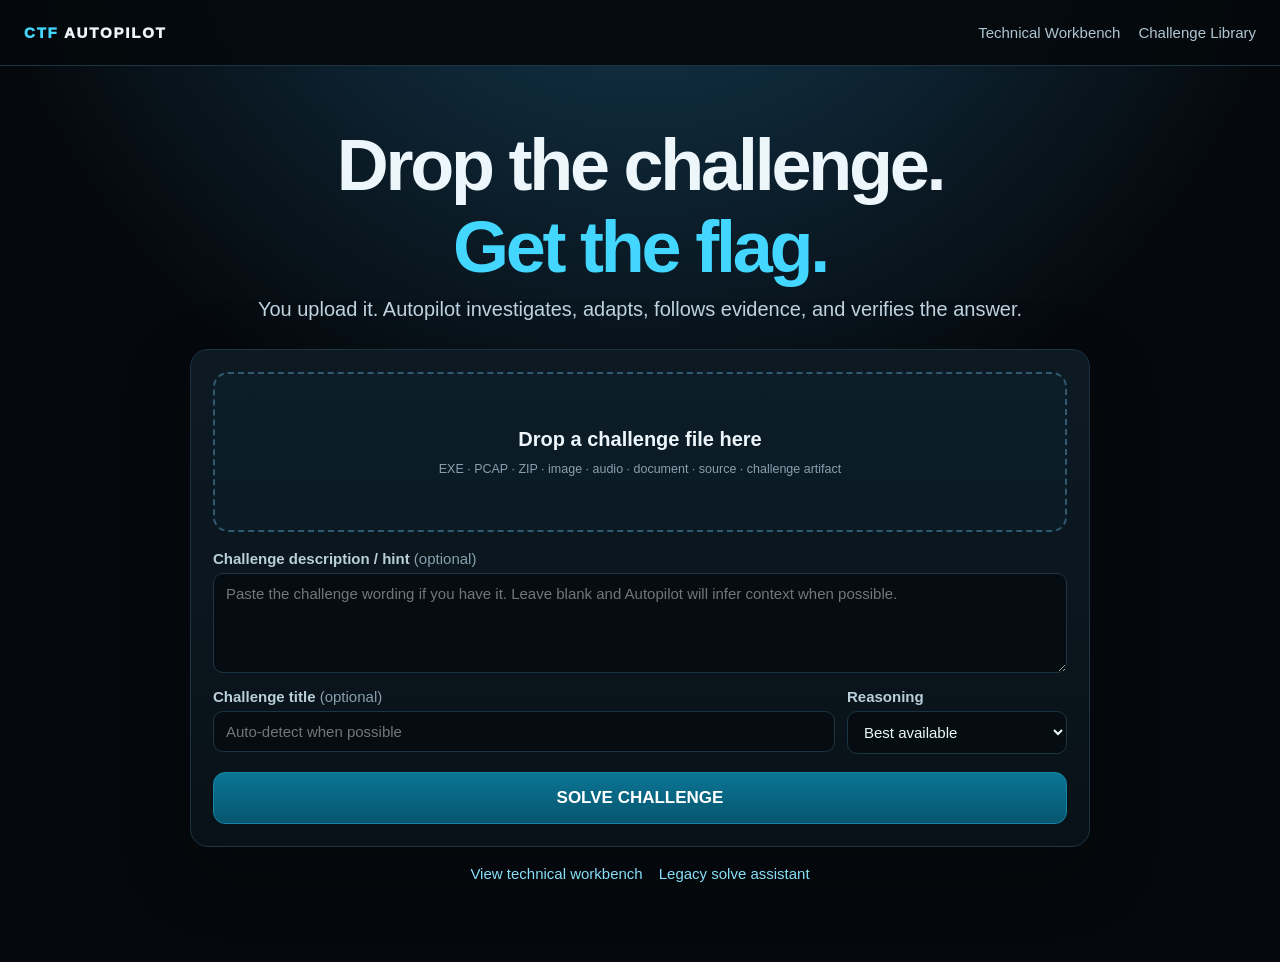
==== frontend/autopilot.html @ 8f6311be "Add one-screen CTF Autopilot interface" ====
<!doctype html>
<html lang="en">
<head>
<meta charset="utf-8">
<meta name="viewport" content="width=device-width,initial-scale=1">
<title>CTF AUTOPILOT</title>
<style>
:root{color-scheme:dark;--bg:#05090d;--panel:#0a131b;--line:#1c3442;--text:#edf6fb;--muted:#88a0ae;--cyan:#43d7ff;--green:#38df82;--amber:#ffd166;--red:#ff667a}
*{box-sizing:border-box}body{margin:0;min-height:100vh;background:radial-gradient(circle at 50% -20%,#16405a 0,transparent 42rem),var(--bg);color:var(--text);font:15px Inter,Segoe UI,Arial,sans-serif}button,input,textarea,select{font:inherit}header{height:66px;border-bottom:1px solid var(--line);display:flex;align-items:center;justify-content:space-between;padding:0 24px;background:rgba(5,9,13,.92);backdrop-filter:blur(14px)}.brand{font-weight:950;letter-spacing:.12em}.brand span{color:var(--cyan)}header a{color:#afc5d2;text-decoration:none;margin-left:18px}main{width:min(900px,calc(100% - 28px));margin:0 auto;padding:58px 0 80px}.hero{text-align:center;margin-bottom:28px}.hero h1{font-size:clamp(38px,7vw,72px);margin:0;letter-spacing:-.045em}.hero h1 span{color:var(--cyan)}.tag{font-size:20px;color:#bed3df;margin-top:10px}.card{border:1px solid var(--line);background:linear-gradient(180deg,#0d1a24,#081117);border-radius:18px;padding:22px;box-shadow:0 24px 70px rgba(0,0,0,.25)}.drop{border:2px dashed #315970;border-radius:15px;padding:54px 20px;text-align:center;cursor:pointer;background:rgba(67,215,255,.025);transition:.15s}.drop:hover,.drop.active{border-color:var(--cyan);background:rgba(67,215,255,.07)}.drop strong{display:block;font-size:20px;margin-bottom:8px}.drop small{color:var(--muted)}.selected{margin-top:12px;color:#cce7f4;font-weight:700}.context{margin-top:18px}label{display:block;color:#b9cfda;margin:12px 0 6px;font-weight:700}textarea,input,select{width:100%;border:1px solid var(--line);background:#050d12;color:var(--text);padding:11px 12px;border-radius:10px;outline:none}textarea{min-height:100px;resize:vertical}textarea:focus,input:focus,select:focus{border-color:var(--cyan)}.row{display:grid;grid-template-columns:1fr 220px;gap:12px}@media(max-width:650px){.row{grid-template-columns:1fr}}button.solve{width:100%;margin-top:18px;border:1px solid #1683a4;border-radius:12px;background:linear-gradient(180deg,#0b7595,#07566e);color:white;padding:15px;font-weight:900;font-size:17px;cursor:pointer}button.solve:hover{filter:brightness(1.08)}button:disabled{opacity:.55;cursor:wait}.hidden{display:none!important}.status-card{margin-top:18px}.state{font-size:12px;letter-spacing:.14em;color:var(--cyan);font-weight:900}.progress-title{font-size:26px;font-weight:900;margin:6px 0}.plan{color:#b9ccd6;margin-bottom:16px}.bar{height:7px;border-radius:10px;background:#0d2633;overflow:hidden;margin:12px 0 20px}.bar span{display:block;height:100%;width:16%;background:linear-gradient(90deg,#1ba0c7,#48e7ff);transition:.3s}.timeline{max-height:330px;overflow:auto;border-top:1px solid var(--line)}.event{padding:11px 2px;border-bottom:1px solid #142630;color:#cadbe4}.event small{display:block;color:var(--muted);margin-top:3px}.event.progress{color:#bff7d4}.event.fallback,.event.adapt{color:#ffe2a3}.event.solved{color:var(--green);font-weight:800}.result{text-align:center;padding:32px 20px}.check{font-size:44px;color:var(--green)}.result h2{margin:8px 0 18px}.flag{font:900 clamp(22px,5vw,38px) Consolas,monospace;color:var(--green);word-break:break-word;padding:18px;border:1px solid rgba(56,223,130,.35);border-radius:12px;background:rgba(56,223,130,.05)}.confidence{color:var(--muted);margin:13px 0}.copy{border:1px solid #2b7350;background:#133b2a;color:#d9ffea;padding:10px 16px;border-radius:9px;cursor:pointer;font-weight:800}.blocked{border-color:#705d2f;background:linear-gradient(180deg,#211c0e,#11100a)}.blocked .state{color:var(--amber)}details{margin-top:18px;border-top:1px solid var(--line);padding-top:14px}summary{cursor:pointer;color:#bcd3df;font-weight:800}.stats{display:grid;grid-template-columns:repeat(auto-fit,minmax(120px,1fr));gap:8px;margin-top:12px}.stat{padding:10px;border-radius:9px;background:#07121a;border:1px solid #17303e}.stat b{display:block;font-size:18px}.stat small{color:var(--muted)}.technical{font:12px Consolas,monospace;white-space:pre-wrap;color:#a9bec9;margin-top:12px}.links{text-align:center;margin-top:18px}.links a{color:#86dff7;margin:0 8px;text-decoration:none}.retry{color:var(--amber);font-size:13px;margin-top:8px}
</style>
</head>
<body>
<header><div class="brand"><span>CTF</span> AUTOPILOT</div><nav><a href="/workbench">Technical Workbench</a><a href="/challenge-library">Challenge Library</a></nav></header>
<main>
<section class="hero"><h1>Drop the challenge.<br><span>Get the flag.</span></h1><div class="tag">You upload it. Autopilot investigates, adapts, follows evidence, and verifies the answer.</div></section>

<section id="uploadCard" class="card">
  <div id="drop" class="drop">
    <strong>Drop a challenge file here</strong>
    <small>EXE · PCAP · ZIP · image · audio · document · source · challenge artifact</small>
    <input id="file" type="file" hidden>
  </div>
  <div id="selected" class="selected hidden"></div>
  <div class="context">
    <label for="description">Challenge description / hint <span style="color:var(--muted);font-weight:400">(optional)</span></label>
    <textarea id="description" placeholder="Paste the challenge wording if you have it. Leave blank and Autopilot will infer context when possible."></textarea>
    <div class="row">
      <div><label for="title">Challenge title <span style="color:var(--muted);font-weight:400">(optional)</span></label><input id="title" placeholder="Auto-detect when possible"></div>
      <div><label for="mode">Reasoning</label><select id="mode"><option value="auto">Best available</option><option value="local">Local only</option><option value="ai">Enhanced</option></select></div>
    </div>
    <button id="solve" class="solve">SOLVE CHALLENGE</button>
  </div>
</section>

<section id="statusCard" class="card status-card hidden">
  <div id="state" class="state">INVESTIGATING</div>
  <div id="progressTitle" class="progress-title">Understanding challenge…</div>
  <div id="plan" class="plan"></div>
  <div class="bar"><span id="bar"></span></div>
  <div id="retry" class="retry hidden">Connection interrupted. Autopilot is retrying automatically…</div>
  <div id="timeline" class="timeline"></div>
  <details><summary>View investigation</summary><div id="stats" class="stats"></div><pre id="technical" class="technical"></pre></details>
</section>

<section id="resultCard" class="card status-card hidden">
  <div class="result">
    <div class="check">✓</div><h2>CHALLENGE SOLVED</h2>
    <div id="flag" class="flag"></div>
    <div id="confidence" class="confidence"></div>
    <button id="copy" class="copy">COPY FLAG</button>
    <div id="why" class="plan" style="margin-top:16px"></div>
  </div>
</section>

<section id="blockedCard" class="card status-card blocked hidden">
  <div class="state">CASE SUSPENDED — EXTERNAL BLOCKER</div>
  <div class="progress-title">Internal paths exhausted</div>
  <div id="blocker" class="plan"></div>
  <p style="color:var(--muted)">The case is preserved. Add the missing evidence later and Autopilot can resume from its existing investigation state.</p>
</section>

<div class="links"><a href="/workbench">View technical workbench</a><a href="/solve-assistant">Legacy solve assistant</a></div>
</main>
<script>
const $=id=>document.getElementById(id);
let selectedFile=null,rootId=null,caseId=null,running=false,continueTimer=null;
async function api(url,opt={}){const r=await fetch(url,opt);let x;try{x=await r.json()}catch{x={detail:await r.text()}}if(!r.ok)throw new Error(x.detail||('HTTP '+r.status));return x}
function esc(s){return String(s??'').replace(/[&<>"']/g,c=>({'&':'&amp;','<':'&lt;','>':'&gt;','"':'&quot',"'":'&#39;'}[c]))}
function chooseFile(f){selectedFile=f;$('selected').textContent='Selected: '+f.name;$('selected').classList.remove('hidden')}
$('drop').onclick=()=>$('file').click();$('file').onchange=e=>{if(e.target.files[0])chooseFile(e.target.files[0])};
$('drop').ondragover=e=>{e.preventDefault();$('drop').classList.add('active')};$('drop').ondragleave=()=>$('drop').classList.remove('active');$('drop').ondrop=e=>{e.preventDefault();$('drop').classList.remove('active');if(e.dataTransfer.files[0])chooseFile(e.dataTransfer.files[0])};
function stagePct(stage){return Math.min(94,8+Number(stage||1)*12)}
function render(x){caseId=x.case_id;rootId=x.root_artifact_id;$('statusCard').classList.remove('hidden');$('state').textContent=x.state.replaceAll('_',' ');$('progressTitle').textContent=x.state==='STRATEGY_RESET'?'Changing strategy…':x.state==='FALLBACK'?'Trying another method…':x.state==='FOLLOWING_EVIDENCE'?'Following new evidence…':'Investigating…';$('plan').textContent=x.current_plan||'';$('bar').style.width=stagePct(x.stage)+'%';$('timeline').innerHTML=(x.timeline||[]).map(e=>`<div class="event ${esc(e.level)}">${esc(e.message)}<small>${esc(e.created_at)}</small></div>`).join('');let counts={};for(const a of (x.action_counts||[]))counts[a.state]=(counts[a.state]||0)+Number(a.n||0);$('stats').innerHTML=`<div class="stat"><b>${x.artifact_count||0}</b><small>Artifacts</small></div><div class="stat"><b>${counts.SUCCESS||0}</b><small>Successful actions</small></div><div class="stat"><b>${counts.FAILED||0}</b><small>Failed paths adapted</small></div><div class="stat"><b>${x.strategy_resets||0}</b><small>Strategy resets</small></div>`;$('technical').textContent=JSON.stringify({case_id:x.case_id,stage:x.stage_name,stagnation:x.stagnation,dead_ends:x.dead_end_count,tick:x.tick||null,context_source:x.context_source||null},null,2);
if(x.state==='SOLVED'&&x.flag){running=false;$('statusCard').classList.add('hidden');$('blockedCard').classList.add('hidden');$('resultCard').classList.remove('hidden');$('flag').textContent=x.flag;$('confidence').textContent=`Confidence: ${Math.round((x.confidence||0)*100)}%`;$('why').textContent=(x.reasoning&&x.reasoning.reasoning_summary)?String(x.reasoning.reasoning_summary).slice(0,700):'Recovered and verified from challenge evidence.';return 'done'}
if(x.state==='SUSPENDED_EXTERNAL_BLOCKER'){running=false;$('blockedCard').classList.remove('hidden');$('blocker').textContent=x.blocker||'Required external evidence is unavailable.';return 'done'}return 'continue'}
async function upload(){await api('/api/workbench/clear-demo',{method:'POST'});const form=new FormData();form.append('file',selectedFile);const r=await api('/api/upload',{method:'POST',body:form});return r.id}
async function advance(first=false){if(!running)return;try{$('retry').classList.add('hidden');let x;if(first){x=await api('/api/autopilot/start',{method:'POST',headers:{'Content-Type':'application/json'},body:JSON.stringify({root_artifact_id:rootId,title:$('title').value,description:$('description').value,mode:$('mode').value})})}else{x=await api(`/api/autopilot/cases/${caseId}/continue`,{method:'POST',headers:{'Content-Type':'application/json'},body:JSON.stringify({mode:$('mode').value})})}const state=render(x);if(state==='continue'&&running)continueTimer=setTimeout(()=>advance(false),350)}catch(e){if(!running)return;$('retry').classList.remove('hidden');$('retry').textContent='Investigation request interrupted: '+e.message+' — retrying automatically…';continueTimer=setTimeout(()=>advance(caseId===null),1500)}}
$('solve').onclick=async()=>{if(running)return;if(!selectedFile){$('drop').click();return}running=true;caseId=null;$('solve').disabled=true;$('solve').textContent='AUTOPILOT RUNNING…';$('resultCard').classList.add('hidden');$('blockedCard').classList.add('hidden');$('statusCard').classList.remove('hidden');$('timeline').innerHTML='<div class="event">Uploading challenge and starting investigation…</div>';try{rootId=await upload();await advance(true)}catch(e){running=false;$('solve').disabled=false;$('solve').textContent='SOLVE CHALLENGE';$('retry').classList.remove('hidden');$('retry').textContent='Upload/start failed: '+e.message}}
$('copy').onclick=async()=>{await navigator.clipboard.writeText($('flag').textContent);$('copy').textContent='COPIED ✓';setTimeout(()=>$('copy').textContent='COPY FLAG',1200)};
</script>
</body>
</html>
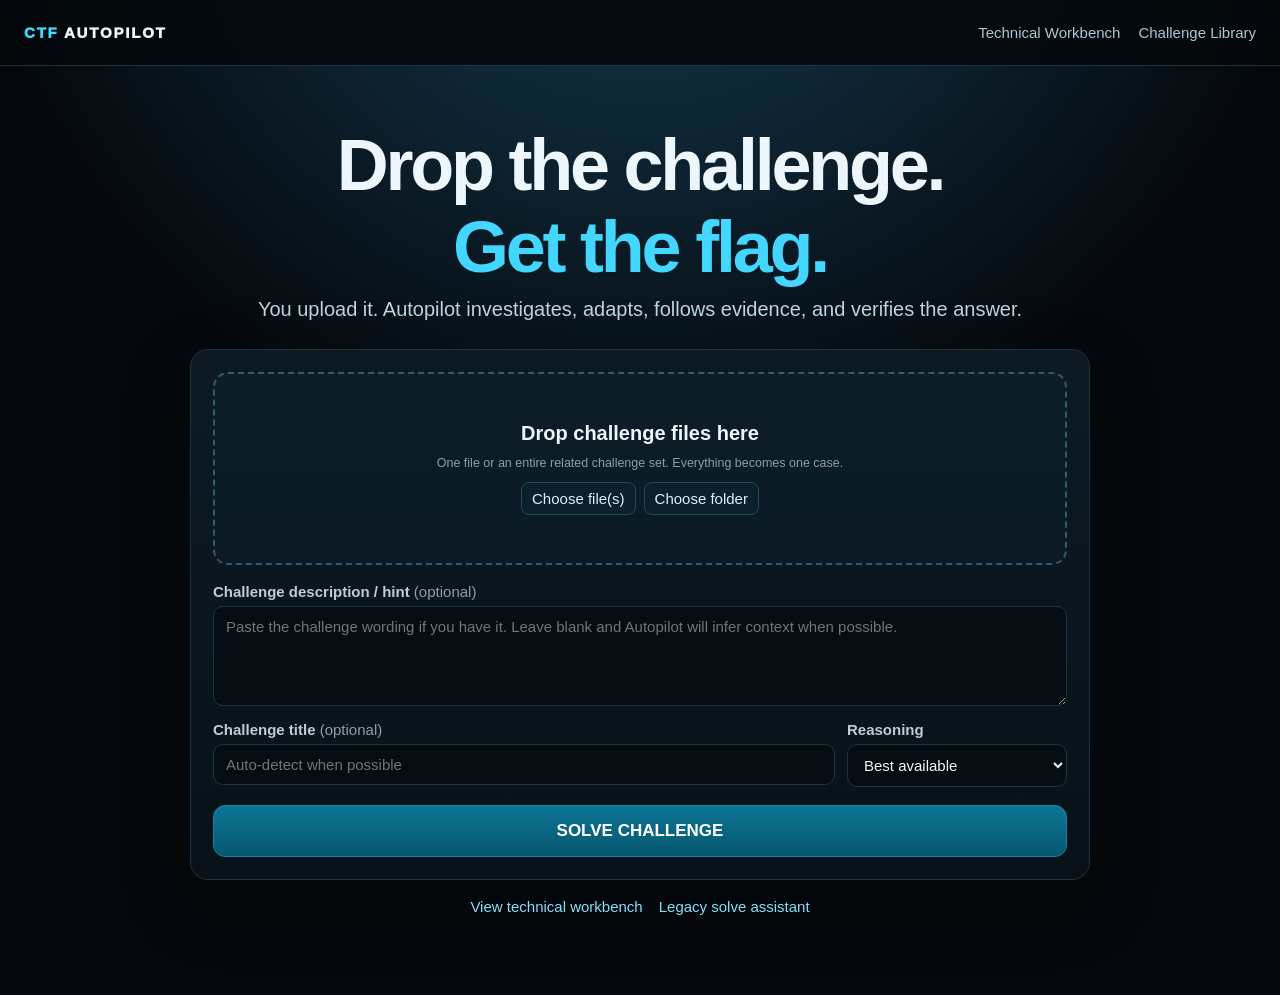
==== commit 492b4efa: "Support challenge bundles and resumable evidence in Autopilot UI" ====
--- a/frontend/autopilot.html
+++ b/frontend/autopilot.html
@@ -5,8 +5,8 @@
 <meta name="viewport" content="width=device-width,initial-scale=1">
 <title>CTF AUTOPILOT</title>
 <style>
-:root{color-scheme:dark;--bg:#05090d;--panel:#0a131b;--line:#1c3442;--text:#edf6fb;--muted:#88a0ae;--cyan:#43d7ff;--green:#38df82;--amber:#ffd166;--red:#ff667a}
-*{box-sizing:border-box}body{margin:0;min-height:100vh;background:radial-gradient(circle at 50% -20%,#16405a 0,transparent 42rem),var(--bg);color:var(--text);font:15px Inter,Segoe UI,Arial,sans-serif}button,input,textarea,select{font:inherit}header{height:66px;border-bottom:1px solid var(--line);display:flex;align-items:center;justify-content:space-between;padding:0 24px;background:rgba(5,9,13,.92);backdrop-filter:blur(14px)}.brand{font-weight:950;letter-spacing:.12em}.brand span{color:var(--cyan)}header a{color:#afc5d2;text-decoration:none;margin-left:18px}main{width:min(900px,calc(100% - 28px));margin:0 auto;padding:58px 0 80px}.hero{text-align:center;margin-bottom:28px}.hero h1{font-size:clamp(38px,7vw,72px);margin:0;letter-spacing:-.045em}.hero h1 span{color:var(--cyan)}.tag{font-size:20px;color:#bed3df;margin-top:10px}.card{border:1px solid var(--line);background:linear-gradient(180deg,#0d1a24,#081117);border-radius:18px;padding:22px;box-shadow:0 24px 70px rgba(0,0,0,.25)}.drop{border:2px dashed #315970;border-radius:15px;padding:54px 20px;text-align:center;cursor:pointer;background:rgba(67,215,255,.025);transition:.15s}.drop:hover,.drop.active{border-color:var(--cyan);background:rgba(67,215,255,.07)}.drop strong{display:block;font-size:20px;margin-bottom:8px}.drop small{color:var(--muted)}.selected{margin-top:12px;color:#cce7f4;font-weight:700}.context{margin-top:18px}label{display:block;color:#b9cfda;margin:12px 0 6px;font-weight:700}textarea,input,select{width:100%;border:1px solid var(--line);background:#050d12;color:var(--text);padding:11px 12px;border-radius:10px;outline:none}textarea{min-height:100px;resize:vertical}textarea:focus,input:focus,select:focus{border-color:var(--cyan)}.row{display:grid;grid-template-columns:1fr 220px;gap:12px}@media(max-width:650px){.row{grid-template-columns:1fr}}button.solve{width:100%;margin-top:18px;border:1px solid #1683a4;border-radius:12px;background:linear-gradient(180deg,#0b7595,#07566e);color:white;padding:15px;font-weight:900;font-size:17px;cursor:pointer}button.solve:hover{filter:brightness(1.08)}button:disabled{opacity:.55;cursor:wait}.hidden{display:none!important}.status-card{margin-top:18px}.state{font-size:12px;letter-spacing:.14em;color:var(--cyan);font-weight:900}.progress-title{font-size:26px;font-weight:900;margin:6px 0}.plan{color:#b9ccd6;margin-bottom:16px}.bar{height:7px;border-radius:10px;background:#0d2633;overflow:hidden;margin:12px 0 20px}.bar span{display:block;height:100%;width:16%;background:linear-gradient(90deg,#1ba0c7,#48e7ff);transition:.3s}.timeline{max-height:330px;overflow:auto;border-top:1px solid var(--line)}.event{padding:11px 2px;border-bottom:1px solid #142630;color:#cadbe4}.event small{display:block;color:var(--muted);margin-top:3px}.event.progress{color:#bff7d4}.event.fallback,.event.adapt{color:#ffe2a3}.event.solved{color:var(--green);font-weight:800}.result{text-align:center;padding:32px 20px}.check{font-size:44px;color:var(--green)}.result h2{margin:8px 0 18px}.flag{font:900 clamp(22px,5vw,38px) Consolas,monospace;color:var(--green);word-break:break-word;padding:18px;border:1px solid rgba(56,223,130,.35);border-radius:12px;background:rgba(56,223,130,.05)}.confidence{color:var(--muted);margin:13px 0}.copy{border:1px solid #2b7350;background:#133b2a;color:#d9ffea;padding:10px 16px;border-radius:9px;cursor:pointer;font-weight:800}.blocked{border-color:#705d2f;background:linear-gradient(180deg,#211c0e,#11100a)}.blocked .state{color:var(--amber)}details{margin-top:18px;border-top:1px solid var(--line);padding-top:14px}summary{cursor:pointer;color:#bcd3df;font-weight:800}.stats{display:grid;grid-template-columns:repeat(auto-fit,minmax(120px,1fr));gap:8px;margin-top:12px}.stat{padding:10px;border-radius:9px;background:#07121a;border:1px solid #17303e}.stat b{display:block;font-size:18px}.stat small{color:var(--muted)}.technical{font:12px Consolas,monospace;white-space:pre-wrap;color:#a9bec9;margin-top:12px}.links{text-align:center;margin-top:18px}.links a{color:#86dff7;margin:0 8px;text-decoration:none}.retry{color:var(--amber);font-size:13px;margin-top:8px}
+:root{color-scheme:dark;--bg:#05090d;--panel:#0a131b;--line:#1c3442;--text:#edf6fb;--muted:#88a0ae;--cyan:#43d7ff;--green:#38df82;--amber:#ffd166}
+*{box-sizing:border-box}body{margin:0;min-height:100vh;background:radial-gradient(circle at 50% -20%,#16405a 0,transparent 42rem),var(--bg);color:var(--text);font:15px Inter,Segoe UI,Arial,sans-serif}button,input,textarea,select{font:inherit}header{height:66px;border-bottom:1px solid var(--line);display:flex;align-items:center;justify-content:space-between;padding:0 24px;background:rgba(5,9,13,.92);backdrop-filter:blur(14px)}.brand{font-weight:950;letter-spacing:.12em}.brand span{color:var(--cyan)}header a{color:#afc5d2;text-decoration:none;margin-left:18px}main{width:min(900px,calc(100% - 28px));margin:0 auto;padding:58px 0 80px}.hero{text-align:center;margin-bottom:28px}.hero h1{font-size:clamp(38px,7vw,72px);margin:0;letter-spacing:-.045em}.hero h1 span{color:var(--cyan)}.tag{font-size:20px;color:#bed3df;margin-top:10px}.card{border:1px solid var(--line);background:linear-gradient(180deg,#0d1a24,#081117);border-radius:18px;padding:22px;box-shadow:0 24px 70px rgba(0,0,0,.25)}.drop{border:2px dashed #315970;border-radius:15px;padding:48px 20px;text-align:center;cursor:pointer;background:rgba(67,215,255,.025);transition:.15s}.drop:hover,.drop.active{border-color:var(--cyan);background:rgba(67,215,255,.07)}.drop strong{display:block;font-size:20px;margin-bottom:8px}.drop small{color:var(--muted)}.pickers{display:flex;justify-content:center;gap:8px;margin-top:12px;flex-wrap:wrap}.mini{border:1px solid #24495c;background:#0a202c;color:#d4f3ff;border-radius:8px;padding:7px 10px;cursor:pointer}.selected{margin-top:12px;color:#cce7f4;font-weight:700}.context{margin-top:18px}label{display:block;color:#b9cfda;margin:12px 0 6px;font-weight:700}textarea,input,select{width:100%;border:1px solid var(--line);background:#050d12;color:var(--text);padding:11px 12px;border-radius:10px;outline:none}textarea{min-height:100px;resize:vertical}textarea:focus,input:focus,select:focus{border-color:var(--cyan)}.row{display:grid;grid-template-columns:1fr 220px;gap:12px}@media(max-width:650px){.row{grid-template-columns:1fr}}button.solve{width:100%;margin-top:18px;border:1px solid #1683a4;border-radius:12px;background:linear-gradient(180deg,#0b7595,#07566e);color:white;padding:15px;font-weight:900;font-size:17px;cursor:pointer}button.solve:hover{filter:brightness(1.08)}button:disabled{opacity:.55;cursor:wait}.hidden{display:none!important}.status-card{margin-top:18px}.state{font-size:12px;letter-spacing:.14em;color:var(--cyan);font-weight:900}.progress-title{font-size:26px;font-weight:900;margin:6px 0}.plan{color:#b9ccd6;margin-bottom:16px}.bar{height:7px;border-radius:10px;background:#0d2633;overflow:hidden;margin:12px 0 20px}.bar span{display:block;height:100%;width:16%;background:linear-gradient(90deg,#1ba0c7,#48e7ff);transition:.3s}.timeline{max-height:330px;overflow:auto;border-top:1px solid var(--line)}.event{padding:11px 2px;border-bottom:1px solid #142630;color:#cadbe4}.event small{display:block;color:var(--muted);margin-top:3px}.event.progress{color:#bff7d4}.event.fallback,.event.adapt{color:#ffe2a3}.event.solved{color:var(--green);font-weight:800}.result{text-align:center;padding:32px 20px}.check{font-size:44px;color:var(--green)}.result h2{margin:8px 0 18px}.flag{font:900 clamp(22px,5vw,38px) Consolas,monospace;color:var(--green);word-break:break-word;padding:18px;border:1px solid rgba(56,223,130,.35);border-radius:12px;background:rgba(56,223,130,.05)}.confidence{color:var(--muted);margin:13px 0}.copy{border:1px solid #2b7350;background:#133b2a;color:#d9ffea;padding:10px 16px;border-radius:9px;cursor:pointer;font-weight:800}.blocked{border-color:#705d2f;background:linear-gradient(180deg,#211c0e,#11100a)}.blocked .state{color:var(--amber)}details{margin-top:18px;border-top:1px solid var(--line);padding-top:14px}summary{cursor:pointer;color:#bcd3df;font-weight:800}.stats{display:grid;grid-template-columns:repeat(auto-fit,minmax(120px,1fr));gap:8px;margin-top:12px}.stat{padding:10px;border-radius:9px;background:#07121a;border:1px solid #17303e}.stat b{display:block;font-size:18px}.stat small{color:var(--muted)}.technical{font:12px Consolas,monospace;white-space:pre-wrap;color:#a9bec9;margin-top:12px}.links{text-align:center;margin-top:18px}.links a{color:#86dff7;margin:0 8px;text-decoration:none}.retry{color:var(--amber);font-size:13px;margin-top:8px}.evidence-button{border:1px solid #7b652f;background:#2b240f;color:#ffe7a6;border-radius:9px;padding:10px 14px;font-weight:800;cursor:pointer}
 </style>
 </head>
 <body>
@@ -16,9 +16,11 @@
 
 <section id="uploadCard" class="card">
   <div id="drop" class="drop">
-    <strong>Drop a challenge file here</strong>
-    <small>EXE · PCAP · ZIP · image · audio · document · source · challenge artifact</small>
-    <input id="file" type="file" hidden>
+    <strong>Drop challenge files here</strong>
+    <small>One file or an entire related challenge set. Everything becomes one case.</small>
+    <div class="pickers"><button type="button" id="pickFiles" class="mini">Choose file(s)</button><button type="button" id="pickFolder" class="mini">Choose folder</button></div>
+    <input id="file" type="file" multiple hidden>
+    <input id="folder" type="file" webkitdirectory directory multiple hidden>
   </div>
   <div id="selected" class="selected hidden"></div>
   <div class="context">
@@ -54,29 +56,32 @@
 
 <section id="blockedCard" class="card status-card blocked hidden">
   <div class="state">CASE SUSPENDED — EXTERNAL BLOCKER</div>
-  <div class="progress-title">Internal paths exhausted</div>
+  <div class="progress-title">A required piece is outside the current evidence</div>
   <div id="blocker" class="plan"></div>
-  <p style="color:var(--muted)">The case is preserved. Add the missing evidence later and Autopilot can resume from its existing investigation state.</p>
+  <p style="color:var(--muted)">The case is preserved. Add the missing file/share/key material and Autopilot resumes from the existing investigation instead of starting over.</p>
+  <button id="addEvidence" class="evidence-button">ADD NEW EVIDENCE & RESUME</button>
+  <input id="evidence" type="file" multiple hidden>
 </section>
 
 <div class="links"><a href="/workbench">View technical workbench</a><a href="/solve-assistant">Legacy solve assistant</a></div>
 </main>
 <script>
 const $=id=>document.getElementById(id);
-let selectedFile=null,rootId=null,caseId=null,running=false,continueTimer=null;
+let selectedFiles=[],rootId=null,caseId=null,running=false,continueTimer=null;
 async function api(url,opt={}){const r=await fetch(url,opt);let x;try{x=await r.json()}catch{x={detail:await r.text()}}if(!r.ok)throw new Error(x.detail||('HTTP '+r.status));return x}
 function esc(s){return String(s??'').replace(/[&<>"']/g,c=>({'&':'&amp;','<':'&lt;','>':'&gt;','"':'&quot',"'":'&#39;'}[c]))}
-function chooseFile(f){selectedFile=f;$('selected').textContent='Selected: '+f.name;$('selected').classList.remove('hidden')}
-$('drop').onclick=()=>$('file').click();$('file').onchange=e=>{if(e.target.files[0])chooseFile(e.target.files[0])};
-$('drop').ondragover=e=>{e.preventDefault();$('drop').classList.add('active')};$('drop').ondragleave=()=>$('drop').classList.remove('active');$('drop').ondrop=e=>{e.preventDefault();$('drop').classList.remove('active');if(e.dataTransfer.files[0])chooseFile(e.dataTransfer.files[0])};
+function chooseFiles(list){selectedFiles=[...list];if(!selectedFiles.length)return;const total=selectedFiles.reduce((n,f)=>n+f.size,0);const names=selectedFiles.slice(0,4).map(f=>f.webkitRelativePath||f.name).join(', ');$('selected').textContent=`Selected ${selectedFiles.length} file(s), ${(total/1024/1024).toFixed(2)} MB: ${names}${selectedFiles.length>4?'…':''}`;$('selected').classList.remove('hidden')}
+$('pickFiles').onclick=e=>{e.stopPropagation();$('file').click()};$('pickFolder').onclick=e=>{e.stopPropagation();$('folder').click()};$('file').onchange=e=>chooseFiles(e.target.files);$('folder').onchange=e=>chooseFiles(e.target.files);$('drop').onclick=()=>$('file').click();
+$('drop').ondragover=e=>{e.preventDefault();$('drop').classList.add('active')};$('drop').ondragleave=()=>$('drop').classList.remove('active');$('drop').ondrop=e=>{e.preventDefault();$('drop').classList.remove('active');if(e.dataTransfer.files.length)chooseFiles(e.dataTransfer.files)};
 function stagePct(stage){return Math.min(94,8+Number(stage||1)*12)}
 function render(x){caseId=x.case_id;rootId=x.root_artifact_id;$('statusCard').classList.remove('hidden');$('state').textContent=x.state.replaceAll('_',' ');$('progressTitle').textContent=x.state==='STRATEGY_RESET'?'Changing strategy…':x.state==='FALLBACK'?'Trying another method…':x.state==='FOLLOWING_EVIDENCE'?'Following new evidence…':'Investigating…';$('plan').textContent=x.current_plan||'';$('bar').style.width=stagePct(x.stage)+'%';$('timeline').innerHTML=(x.timeline||[]).map(e=>`<div class="event ${esc(e.level)}">${esc(e.message)}<small>${esc(e.created_at)}</small></div>`).join('');let counts={};for(const a of (x.action_counts||[]))counts[a.state]=(counts[a.state]||0)+Number(a.n||0);$('stats').innerHTML=`<div class="stat"><b>${x.artifact_count||0}</b><small>Artifacts</small></div><div class="stat"><b>${counts.SUCCESS||0}</b><small>Successful actions</small></div><div class="stat"><b>${counts.FAILED||0}</b><small>Failed paths adapted</small></div><div class="stat"><b>${x.strategy_resets||0}</b><small>Strategy resets</small></div>`;$('technical').textContent=JSON.stringify({case_id:x.case_id,stage:x.stage_name,stagnation:x.stagnation,dead_ends:x.dead_end_count,tick:x.tick||null,context_source:x.context_source||null},null,2);
-if(x.state==='SOLVED'&&x.flag){running=false;$('statusCard').classList.add('hidden');$('blockedCard').classList.add('hidden');$('resultCard').classList.remove('hidden');$('flag').textContent=x.flag;$('confidence').textContent=`Confidence: ${Math.round((x.confidence||0)*100)}%`;$('why').textContent=(x.reasoning&&x.reasoning.reasoning_summary)?String(x.reasoning.reasoning_summary).slice(0,700):'Recovered and verified from challenge evidence.';return 'done'}
-if(x.state==='SUSPENDED_EXTERNAL_BLOCKER'){running=false;$('blockedCard').classList.remove('hidden');$('blocker').textContent=x.blocker||'Required external evidence is unavailable.';return 'done'}return 'continue'}
-async function upload(){await api('/api/workbench/clear-demo',{method:'POST'});const form=new FormData();form.append('file',selectedFile);const r=await api('/api/upload',{method:'POST',body:form});return r.id}
+if(x.state==='SOLVED'&&x.flag){running=false;$('solve').disabled=false;$('solve').textContent='SOLVE ANOTHER CHALLENGE';$('statusCard').classList.add('hidden');$('blockedCard').classList.add('hidden');$('resultCard').classList.remove('hidden');$('flag').textContent=x.flag;$('confidence').textContent=`Confidence: ${Math.round((x.confidence||0)*100)}%`;$('why').textContent=(x.reasoning&&x.reasoning.reasoning_summary)?String(x.reasoning.reasoning_summary).slice(0,700):'Recovered and verified from challenge evidence.';return 'done'}
+if(x.state==='SUSPENDED_EXTERNAL_BLOCKER'){running=false;$('solve').disabled=false;$('solve').textContent='SOLVE CHALLENGE';$('blockedCard').classList.remove('hidden');$('blocker').textContent=x.blocker||'Required external evidence is unavailable.';return 'done'}return 'continue'}
+async function upload(){await api('/api/workbench/clear-demo',{method:'POST'});const form=new FormData();for(const f of selectedFiles)form.append('files',f,f.webkitRelativePath||f.name);const r=await api('/api/autopilot/upload',{method:'POST',body:form});return r.root_artifact_id}
 async function advance(first=false){if(!running)return;try{$('retry').classList.add('hidden');let x;if(first){x=await api('/api/autopilot/start',{method:'POST',headers:{'Content-Type':'application/json'},body:JSON.stringify({root_artifact_id:rootId,title:$('title').value,description:$('description').value,mode:$('mode').value})})}else{x=await api(`/api/autopilot/cases/${caseId}/continue`,{method:'POST',headers:{'Content-Type':'application/json'},body:JSON.stringify({mode:$('mode').value})})}const state=render(x);if(state==='continue'&&running)continueTimer=setTimeout(()=>advance(false),350)}catch(e){if(!running)return;$('retry').classList.remove('hidden');$('retry').textContent='Investigation request interrupted: '+e.message+' — retrying automatically…';continueTimer=setTimeout(()=>advance(caseId===null),1500)}}
-$('solve').onclick=async()=>{if(running)return;if(!selectedFile){$('drop').click();return}running=true;caseId=null;$('solve').disabled=true;$('solve').textContent='AUTOPILOT RUNNING…';$('resultCard').classList.add('hidden');$('blockedCard').classList.add('hidden');$('statusCard').classList.remove('hidden');$('timeline').innerHTML='<div class="event">Uploading challenge and starting investigation…</div>';try{rootId=await upload();await advance(true)}catch(e){running=false;$('solve').disabled=false;$('solve').textContent='SOLVE CHALLENGE';$('retry').classList.remove('hidden');$('retry').textContent='Upload/start failed: '+e.message}}
+$('solve').onclick=async()=>{if(running)return;if(!selectedFiles.length){$('file').click();return}running=true;caseId=null;$('solve').disabled=true;$('solve').textContent='AUTOPILOT RUNNING…';$('resultCard').classList.add('hidden');$('blockedCard').classList.add('hidden');$('statusCard').classList.remove('hidden');$('timeline').innerHTML='<div class="event">Uploading challenge and starting investigation…</div>';try{rootId=await upload();await advance(true)}catch(e){running=false;$('solve').disabled=false;$('solve').textContent='SOLVE CHALLENGE';$('retry').classList.remove('hidden');$('retry').textContent='Upload/start interrupted: '+e.message}}
 $('copy').onclick=async()=>{await navigator.clipboard.writeText($('flag').textContent);$('copy').textContent='COPIED ✓';setTimeout(()=>$('copy').textContent='COPY FLAG',1200)};
+$('addEvidence').onclick=()=>$('evidence').click();$('evidence').onchange=async e=>{const files=[...e.target.files];if(!files.length||!caseId)return;const form=new FormData();for(const f of files)form.append('files',f,f.webkitRelativePath||f.name);$('addEvidence').disabled=true;$('addEvidence').textContent='ADDING EVIDENCE…';try{await api(`/api/autopilot/cases/${caseId}/evidence`,{method:'POST',body:form});$('blockedCard').classList.add('hidden');running=true;$('statusCard').classList.remove('hidden');$('addEvidence').disabled=false;$('addEvidence').textContent='ADD NEW EVIDENCE & RESUME';advance(false)}catch(err){$('addEvidence').disabled=false;$('addEvidence').textContent='ADD NEW EVIDENCE & RESUME';$('blocker').textContent='Could not attach evidence: '+err.message}};
 </script>
 </body>
 </html>
